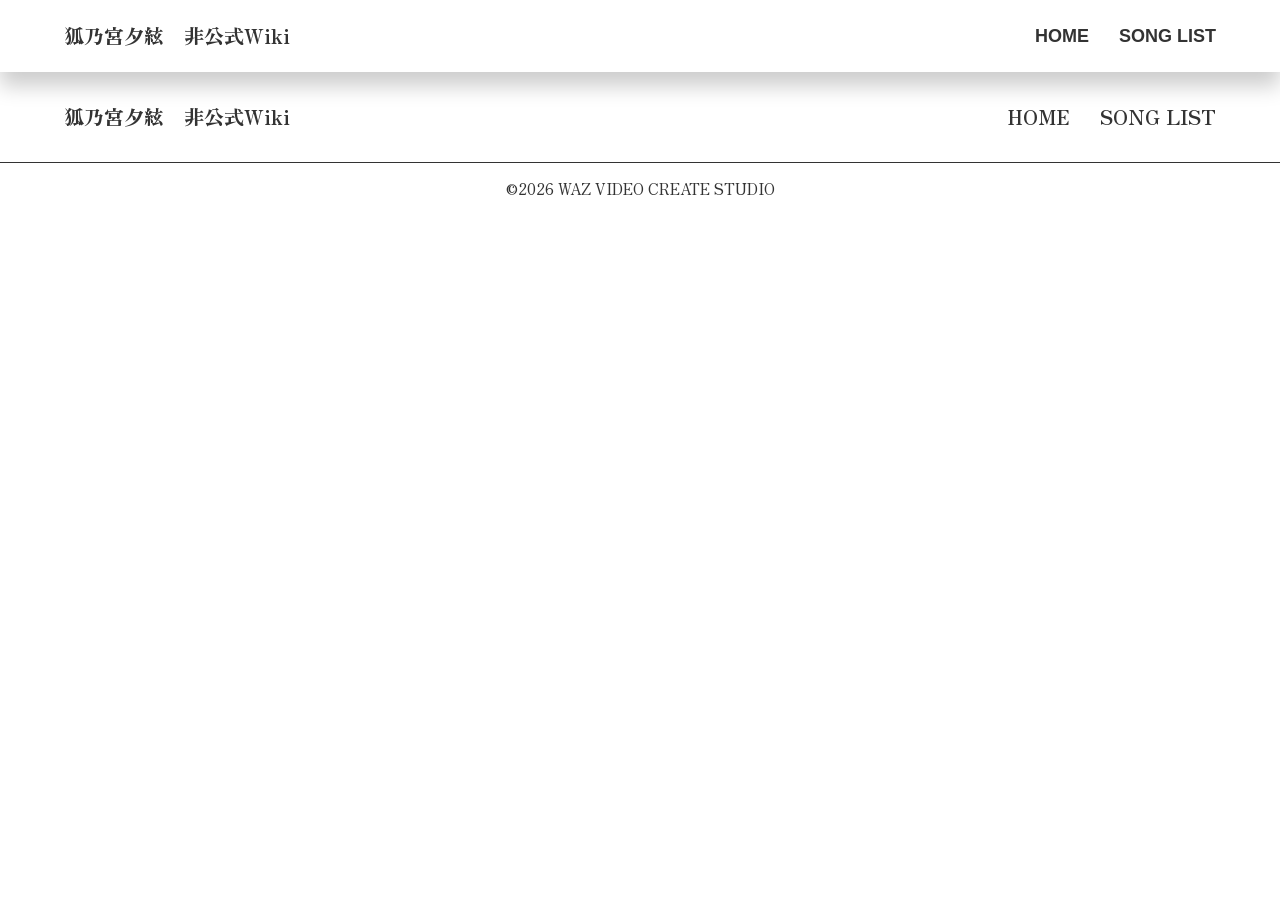
==== index.html @ 1642be70 "構成を刷新" ====
<!DOCTYPE html>
<html lang="ja">

<head>
    <meta charset="UTF-8">
    <meta name="viewport" content="width=device-width, initial-scale=1.0">
    <title>狐乃宮夕絃&emsp;非公式Wiki&emsp;index</title>
    <link rel="icon" href="assets/images/favicon.png" type="image/png">
    <link rel="preconnect" href="https://fonts.googleapis.com">
    <link rel="preconnect" href="https://fonts.gstatic.com" crossorigin>
    <link href="https://fonts.googleapis.com/css2?family=Zen+Old+Mincho&display=swap" rel="stylesheet">
    <link rel="stylesheet" href="assets/css/style.css">
</head>

<body>
    <div id="header"></div>
    <main>

    </main>
    <div id="footer"></div>
    <script src="assets/js/index.js"></script>
</body>

</html>
---- assets/css/style.css ----
@charset "utf-8";

@import url(base.css);
@import url(header.css);
@import url(footer.css);

.style_img {
    display: block;
    margin: 0 auto;
    width: 50%;
    height: auto;
}

.main_title {
    display: flex;
    justify-content: center;
    text-align: center;
    gap: 1.5rem;
    font-size: 2em;
    color: #333;
    padding: 1em;
    width: 100%;
    min-width: 300px;
}

@media screen and (max-width:440px) {
    
    .main_title {
        display: block;
        text-align: center;
        gap: .25rem;
    }

    .member_list {
        display: block;
        text-align: center;
        margin: 1em auto;
    }

}

.flex-box {
    text-align: left;
    display: block;
    width: 100%;
    margin: 0 auto;
    padding: 0 1em;
}

.img_name {
    margin: 1em 0;
    text-align: center;
}

.profile {
    max-width: 400px;
    margin: 0 auto;
}

.paragraph {
    display: block;
    margin: 0 auto;
    line-height: 2;
    max-width: 600px;
    font-weight: 500;
}

.member_list {
    text-align: center;
    margin: 1em 0;
    line-height: 1.8;
}

.member_name {
    width: 50%;
    text-align: center;
    margin: 0 auto;
}

.member_link {
    display: block;
    text-decoration: none;
    color: #333;
    font-size: 18px;
    font-weight: 600;
    text-align: center;
    position: relative;
    display: inline-block;
}

.member_link::after {
    content: "";
    position: absolute;
    left: 0;
    bottom: -2px;
    width: 0;
    height: 1px;
    background: var(--accent, #333);
    transition: width .3s ease;
}

.member_name:hover
.member_link::after {
    width: 100%;
}

iframe {
    width: 100%;
    height: auto;
    aspect-ratio: 16 / 9;
    margin-top: 1em;
}

@media screen and (min-width: 768px) {

    .flex-box {
        display: flex;
        flex-direction: row;
        text-align: left;
        justify-content: center;
        align-items: flex-start;
        gap: 2em;
        width: 100%;
    }

    .style_img {
        width: 40%;
        height: auto;
        margin: 0;
        object-fit: contain;
    }
    
    .member_list {
        line-height: 1.8;
        margin: 0;
    }
    
    .member_name {
        text-align: left;
        margin: 0;
        padding: 0;
    }

    .video_frame {
        display: block;
        width: 90%;
        margin: 1em 0;
        border-radius: 10px;
        border: none;
        box-shadow: 10px 10px 10px rgba(0, 0, 0, .14);
    }

}

@media screen and (min-width: 1024px) {
    
    .flex-box {
        text-align: left;
        display: flex;
        flex-direction: row;
        justify-content: center;
        align-items: flex-start;
        width: 100%;
    }

    .style_img {
        margin: 0;
    }

    .member_list {
        display: block;
        justify-content: start;
        width: fit-content;
    }

    .member_name {
        text-align: left;
        margin: 0;
        line-height: 1.8;
        width: fit-content;
    }

    .member_link {
        display: block;
        text-align: left;
    }

    .video_frame {
        width: 90%;
        margin: 2em 0;
        padding: 0;
    }

}
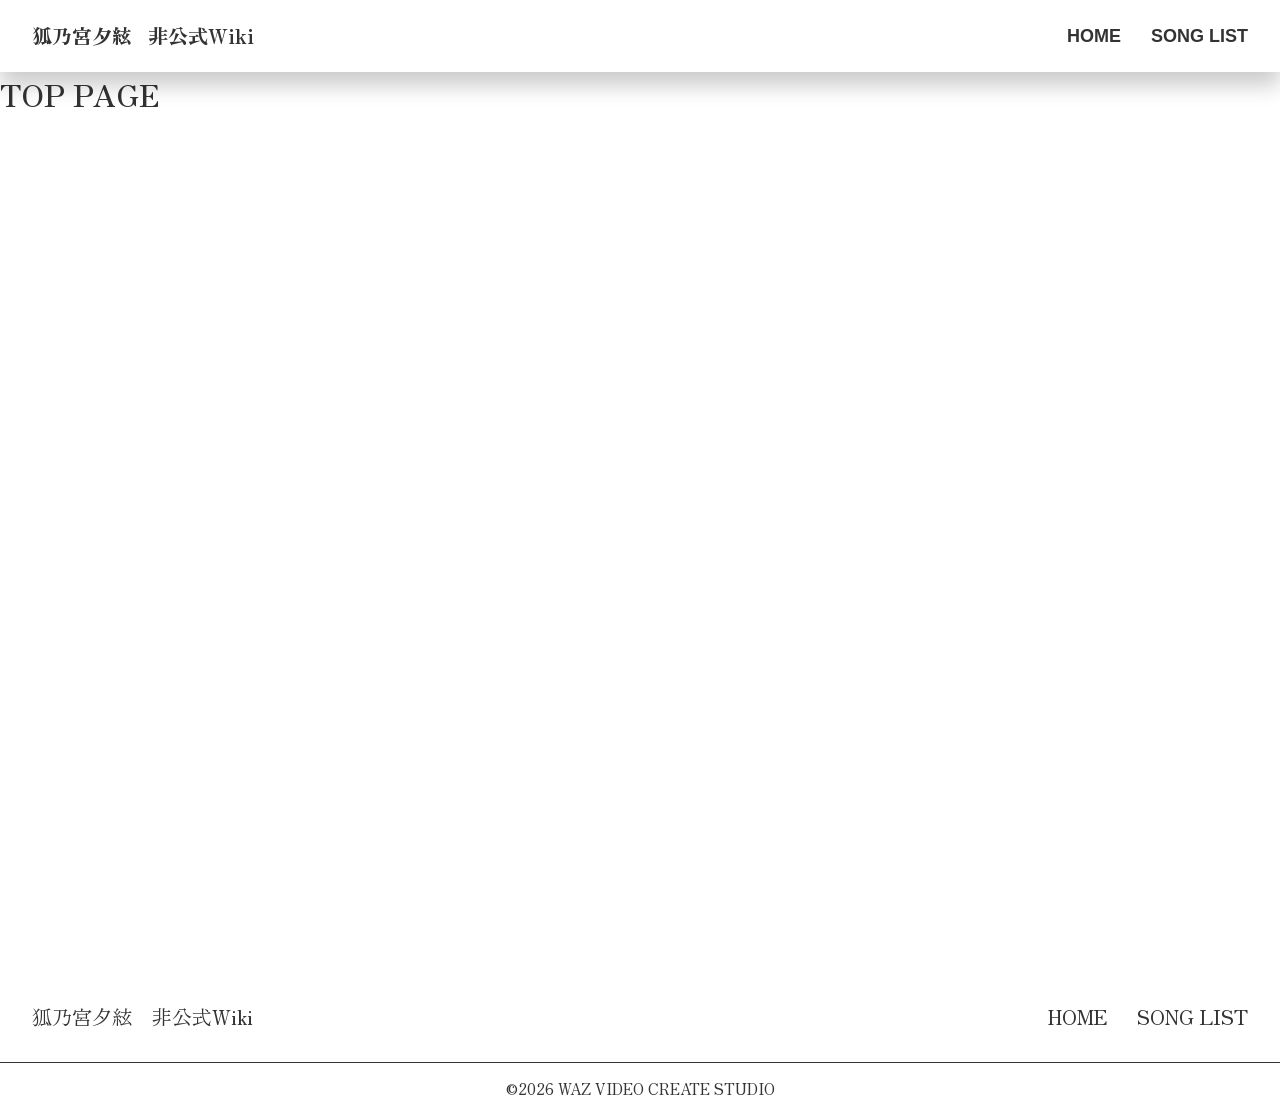
==== commit 0d5968d0: "script.jsを追加" ====
--- a/index.html
+++ b/index.html
@@ -4,7 +4,7 @@
 <head>
     <meta charset="UTF-8">
     <meta name="viewport" content="width=device-width, initial-scale=1.0">
-    <title>狐乃宮夕絃&emsp;非公式Wiki&emsp;index</title>
+    <title>狐乃宮夕絃 非公式Wiki | TOP</title>
     <link rel="icon" href="assets/images/favicon.png" type="image/png">
     <link rel="preconnect" href="https://fonts.googleapis.com">
     <link rel="preconnect" href="https://fonts.gstatic.com" crossorigin>
@@ -15,10 +15,10 @@
 <body>
     <div id="header"></div>
     <main>
-
+        <h1 class="page-title">TOP PAGE</h1>
     </main>
     <div id="footer"></div>
-    <script src="assets/js/index.js"></script>
+    <script src="assets/js/script.js"></script>
 </body>
 
 </html>
--- a/assets/css/style.css
+++ b/assets/css/style.css
@@ -5,7 +5,6 @@
 @import url(footer.css);
 
 .style_img {
-    display: block;
     margin: 0 auto;
     width: 50%;
     height: auto;
@@ -17,7 +16,7 @@
     text-align: center;
     gap: 1.5rem;
     font-size: 2em;
-    color: #333;
+    color: var(--text-color);
     padding: 1em;
     width: 100%;
     min-width: 300px;
@@ -27,14 +26,16 @@
     
     .main_title {
         display: block;
+        gap: .25rem;
+    }
+
+    .member_list {
+        display: block;
+        margin: 1em auto;
+    }
+
+    .main_title,.member_list {
         text-align: center;
-        gap: .25rem;
-    }
-
-    .member_list {
-        display: block;
-        text-align: center;
-        margin: 1em auto;
     }
 
 }
@@ -43,65 +44,77 @@
     text-align: left;
     display: block;
     width: 100%;
-    margin: 0 auto;
     padding: 0 1em;
 }
+
+.img-box {}
 
 .img_name {
     margin: 1em 0;
-    text-align: center;
 }
 
 .profile {
     max-width: 400px;
-    margin: 0 auto;
 }
 
 .paragraph {
     display: block;
-    margin: 0 auto;
     line-height: 2;
     max-width: 600px;
     font-weight: 500;
 }
 
 .member_list {
-    text-align: center;
     margin: 1em 0;
     line-height: 1.8;
+    position: relative;
+}
+
+.member_list::after {
+    position: absolute;
+    transform: translate(50%,50%);
+    top: 0;
+    left: 0;
 }
 
 .member_name {
     width: 50%;
+}
+
+.img_name,.member_list,
+.member_name {
     text-align: center;
+}
+
+.flex-box,.profile,
+.paragraph,.member_name {
     margin: 0 auto;
 }
 
 .member_link {
-    display: block;
-    text-decoration: none;
-    color: #333;
     font-size: 18px;
     font-weight: 600;
+    width: fit-content;
     text-align: center;
     position: relative;
-    display: inline-block;
 }
 
 .member_link::after {
+    background: var(--accent, #333);
     content: "";
     position: absolute;
     left: 0;
     bottom: -2px;
-    width: 0;
-    height: 1px;
-    background: var(--accent, #333);
-    transition: width .3s ease;
-}
-
-.member_name:hover
-.member_link::after {
-    width: 100%;
+    width: 100%;
+    height: 2px;
+    transform: scaleX(0);
+    transform-origin: right;
+    transition: transform .3s ease;
+}
+
+.member_link:hover:after {
+    transform: scaleX(1);
+    transform-origin: left;
 }
 
 iframe {
@@ -181,7 +194,6 @@
     }
 
     .member_link {
-        display: block;
         text-align: left;
     }
 
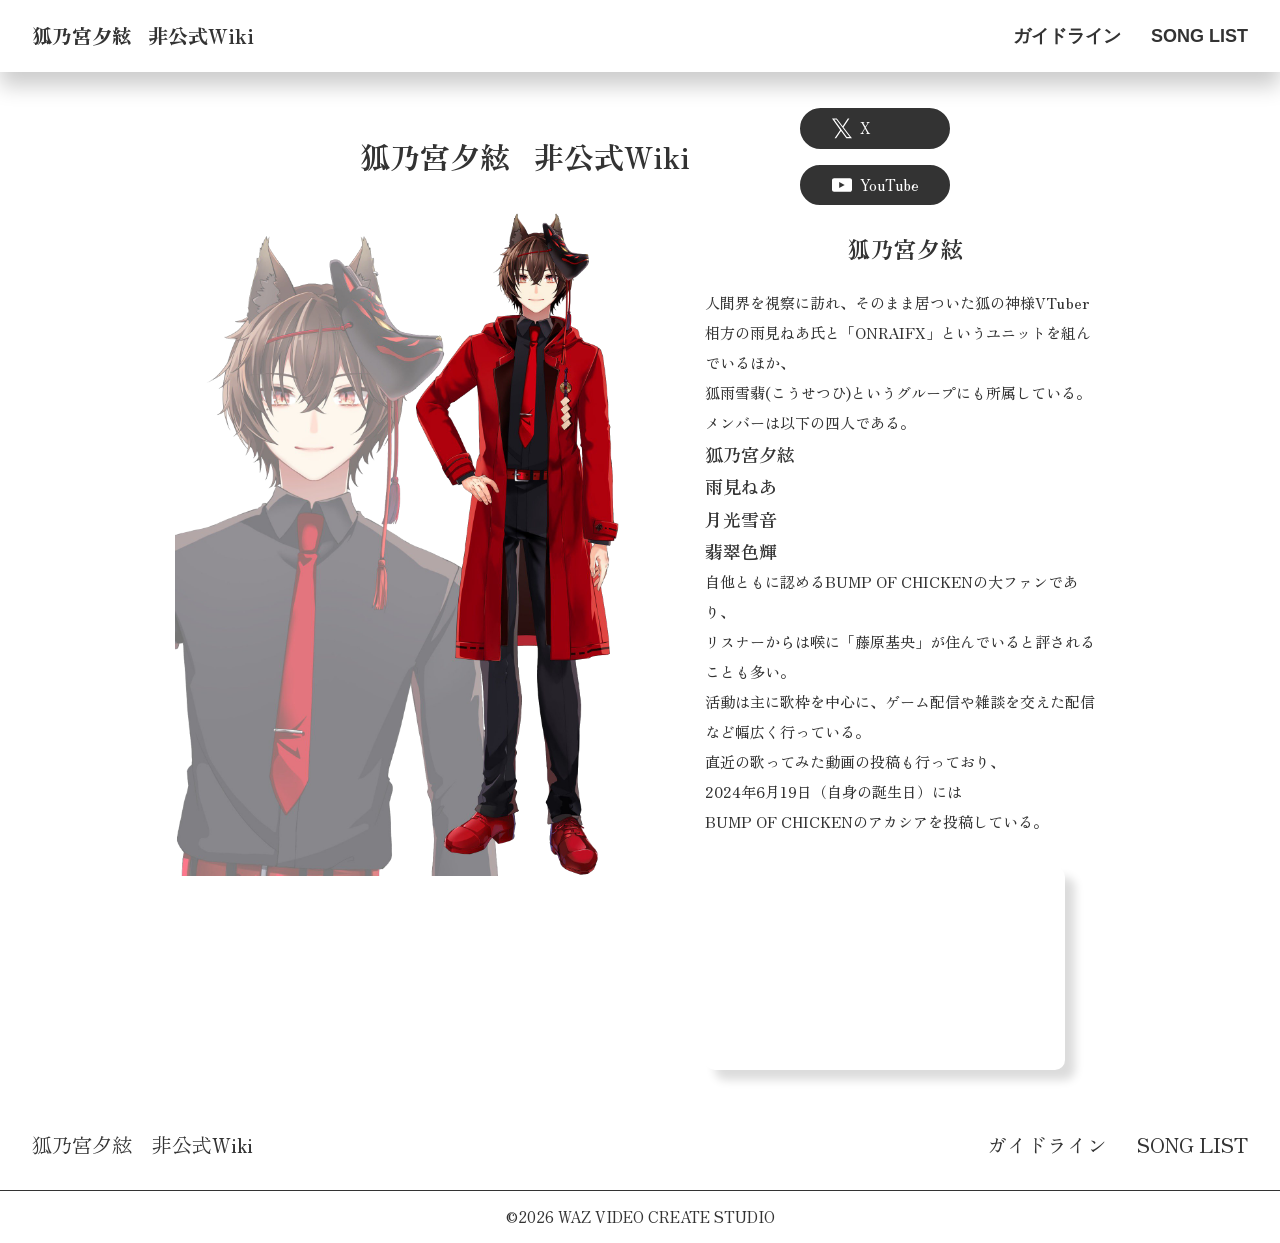
==== commit 4470ca95: "index.htmlからguide-line.htmlに名称を変更 / about.htmlからindex.htmlに名称を変更 / index.tsを作成" ====
--- a/index.html
+++ b/index.html
@@ -4,8 +4,8 @@
 <head>
     <meta charset="UTF-8">
     <meta name="viewport" content="width=device-width, initial-scale=1.0">
-    <title>狐乃宮夕絃 非公式Wiki | TOP</title>
-    <link rel="icon" href="assets/images/favicon.png" type="image/png">
+    <title>狐乃宮夕絃 非公式Wiki | ABOUT</title>
+    <link rel="icon" href="assets/images/favicon.png">
     <link rel="preconnect" href="https://fonts.googleapis.com">
     <link rel="preconnect" href="https://fonts.gstatic.com" crossorigin>
     <link href="https://fonts.googleapis.com/css2?family=Zen+Old+Mincho&display=swap" rel="stylesheet">
@@ -15,7 +15,68 @@
 <body>
     <div id="header"></div>
     <main>
-        <h1 class="page-title">TOP PAGE</h1>
+        <div class="container">
+            <h1 class="main_title">
+                <span class="title-name">狐乃宮夕絃</span>
+                <span class="title-suffix">非公式Wiki</span>
+            </h1>
+            <div class="inner">
+                <a href="https://x.com/YuduruKonomiya" class="sns-link" target="_blank">
+                    <img src="assets/images/x-logo.svg" alt="sns-image" class="sns-img">
+                    <p class="sns-txt">X</p>
+                </a>
+                <a href="https://www.youtube.com/@YuduruKonomiya" class="sns-link" target="_blank">
+                    <img src="assets/images/yt-lg.svg" alt="sns-image" class="sns-img">
+                    <p class="sns-txt">YouTube</p>
+                </a>
+            </div>
+        </div>
+        <figure class="flex-box">
+            <img src="assets/images/yuduru_konomiya.png" class="style_img">
+            <figcaption class="img_box">
+                <h2 class="img_name">狐乃宮夕絃</h2>
+                <article class="profile">
+                    <p class="paragraph">
+                        人間界を視察に訪れ、そのまま居ついた狐の神様VTuber
+                    </p>
+                    <p class="paragraph">
+                        相方の雨見ねあ氏と「ONRAIFX」というユニットを組んでいるほか、
+                    </p>
+                    <p class="paragraph">
+                        狐雨雪翡(こうせつひ)というグループにも所属している。<br>
+                        メンバーは以下の四人である。
+                    </p>
+                </article>
+                <ul class="member_list">
+                    <li class="member_name" style="--accent:#f00"><a target="_blank" href="https://x.com/YuduruKonomiya"
+                            class="member_link">狐乃宮夕絃</a></li>
+                    <li class="member_name" style="--accent:#00acee"><a target="_blank" href="https://x.com/neanea0606"
+                            class="member_link">雨見ねあ</a></li>
+                    <li class="member_name" style="--accent:#80ffff"><a target="_blank"
+                            href="https://x.com/tsukimiyukito" class="member_link">月光雪音</a></li>
+                    <li class="member_name" style="--accent:#3e9e7b"><a target="_blank" href="https://x.com/Hisui_shiki"
+                            class="member_link">翡翠色輝</a></li>
+                </ul>
+                <article class="profile">
+                    <p class="paragraph">
+                    自他ともに認めるBUMP OF CHICKENの大ファンであり、<br>
+                    リスナーからは喉に「藤原基央」が住んでいると評されることも多い。
+                    </p>
+                    <p class="paragraph">
+                        活動は主に歌枠を中心に、ゲーム配信や雑談を交えた配信など幅広く行っている。<br>
+                        直近の歌ってみた動画の投稿も行っており、
+                    </p>
+                    <p class="paragraph">
+                        <time datetime="2024-06-19">2024年6月19日</time>（自身の誕生日）には<br>
+                        BUMP OF CHICKENのアカシアを投稿している。
+                    </p>
+                </article>
+                <iframe class="video_frame" src="https://www.youtube.com/embed/9OYVOL5dVQA" title="YouTube video player"
+                    allow="accelerometer; autoplay; clipboard-write; encrypted-media; gyroscope; picture-in-picture; web-share"
+                    referrerpolicy="strict-origin-when-cross-origin" allowfullscreen></iframe>
+            </figcaption>
+        </figure>
+        
     </main>
     <div id="footer"></div>
     <script src="assets/js/script.js"></script>
--- a/assets/css/style.css
+++ b/assets/css/style.css
@@ -4,6 +4,13 @@
 @import url(header.css);
 @import url(footer.css);
 
+body.is-active {
+    overflow: hidden;
+    position: fixed;
+    width: 100%;
+    height: 100%;
+}
+
 .style_img {
     margin: 0 auto;
     width: 50%;
@@ -17,9 +24,88 @@
     gap: 1.5rem;
     font-size: 2em;
     color: var(--text-color);
+    margin: 0 5rem 0 auto;
     padding: 1em;
-    width: 100%;
+    width: fit-content;
     min-width: 300px;
+
+    @media (max-width:680px) {
+        margin: 0 auto;
+    }
+
+}
+
+.container {
+    display: flex;
+    align-items: center;
+    margin: 0 auto;
+    padding-top: 2rem;
+
+    @media (max-width:680px) {
+        display: flex;
+        flex-direction: column;
+        margin: 2rem auto;
+    }
+
+}
+
+.inner {
+    display: flex;
+    flex-direction: column;
+    gap: 1rem;
+}
+
+.sns-link {
+    background-color: var(--txt-color);
+    display: flex;
+    width: 150px;
+    padding: 7px 30px;
+    border: 2px solid var(--txt-color);
+    border-radius: 50px;
+    gap: 0.5rem;
+    position: relative;
+    overflow: hidden;
+    z-index: 1;
+}
+
+.sns-link::after {
+    background: var(--sub-color);
+    position: absolute;
+    content: "";
+    inset: 0;
+    width: 100%;
+    height: auto;
+    transform: scaleX(0);
+    transform-origin: right;
+    transition: transform .3s ease;
+}
+
+.sns-link:hover::after {
+    transform: scaleX(1);
+    transform-origin: left;
+}
+
+.sns-img {
+    width: 20px;
+    height: auto;
+    z-index: 2;
+}
+
+.sns-txt {
+    color: var(--sub-color);
+    z-index: 2;
+}
+
+.sns-img,.sns-txt {
+    transition: .3s ease;
+}
+
+.sns-link:hover .sns-img {
+    filter: brightness(1) invert(1);
+}
+
+.sns-link:hover .sns-txt {
+    color: var(--txt-color);
 }
 
 @media screen and (max-width:440px) {
@@ -27,6 +113,7 @@
     .main_title {
         display: block;
         gap: .25rem;
+        margin: 0 auto;
     }
 
     .member_list {
@@ -46,8 +133,6 @@
     width: 100%;
     padding: 0 1em;
 }
-
-.img-box {}
 
 .img_name {
     margin: 1em 0;
@@ -122,6 +207,12 @@
     height: auto;
     aspect-ratio: 16 / 9;
     margin-top: 1em;
+    border: none;
+}
+
+.page-title {
+    text-align: center;
+    margin: 2rem auto 0;
 }
 
 @media screen and (min-width: 768px) {
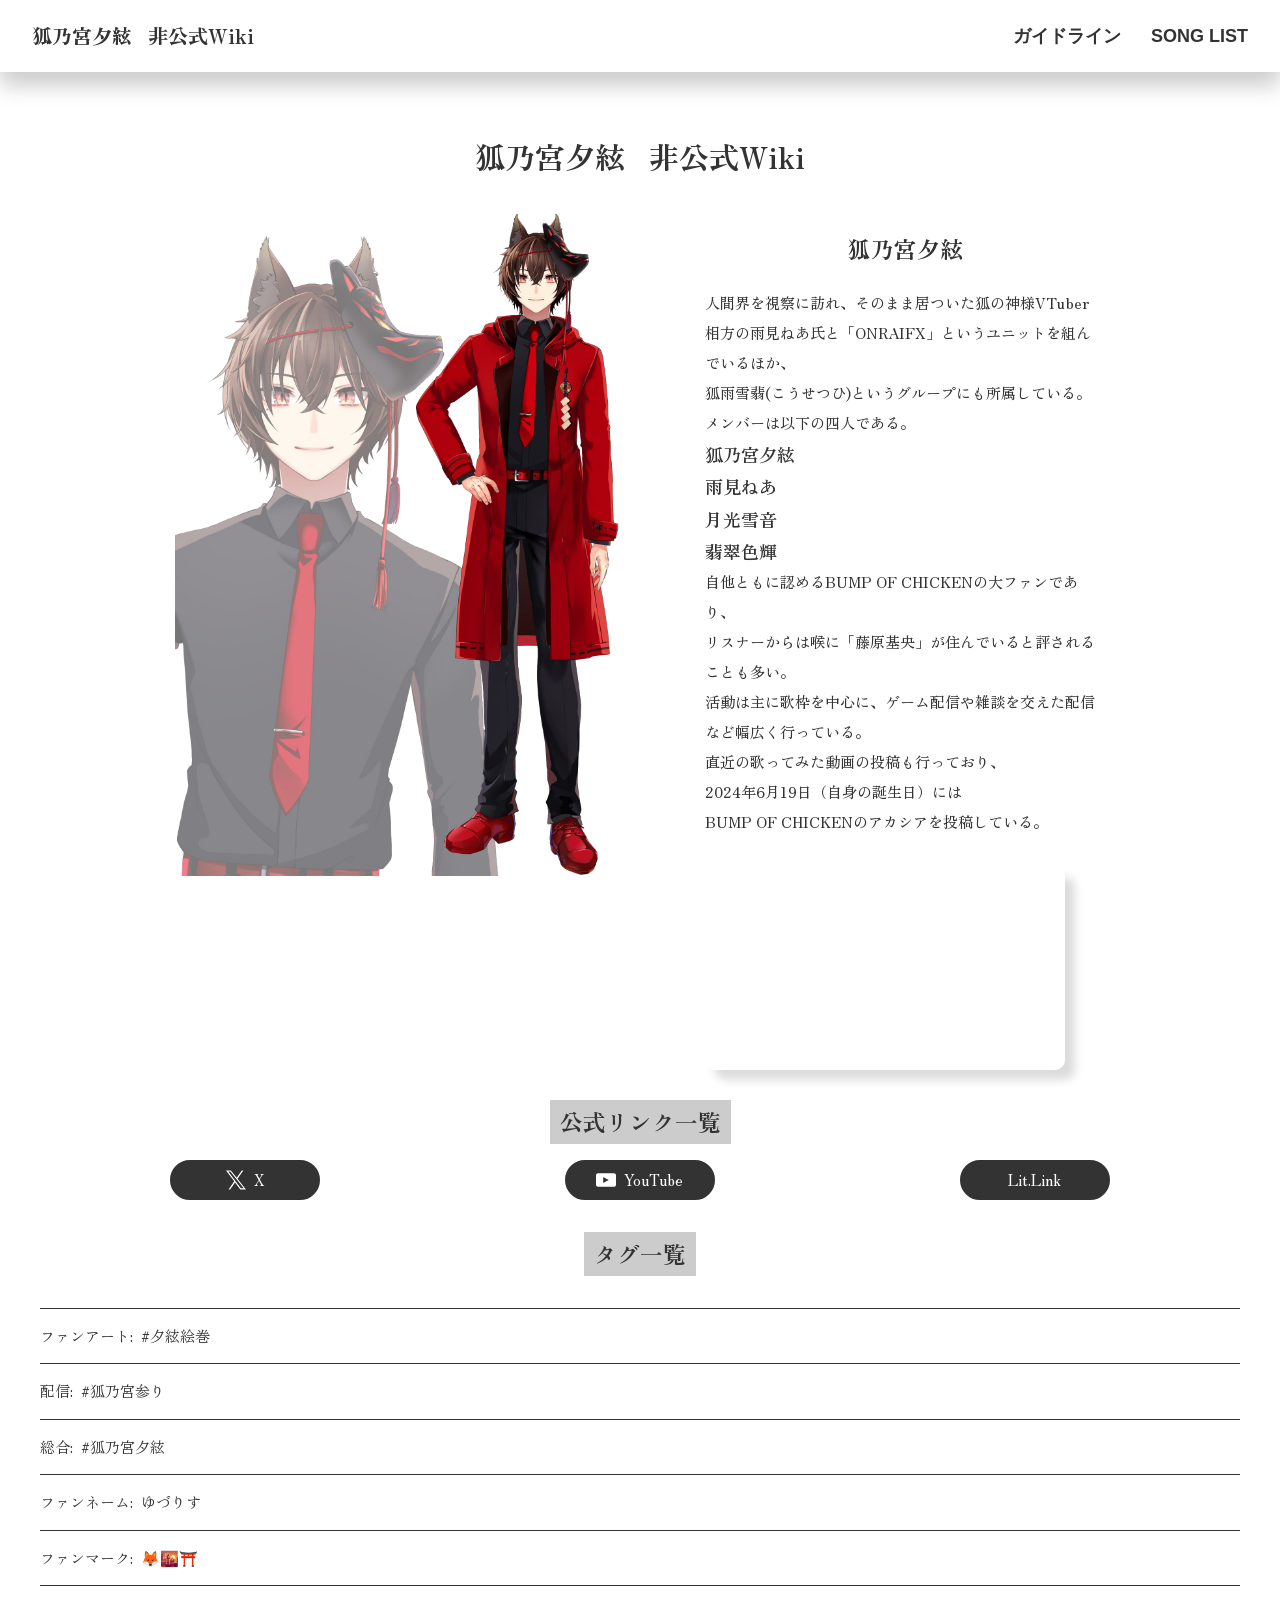
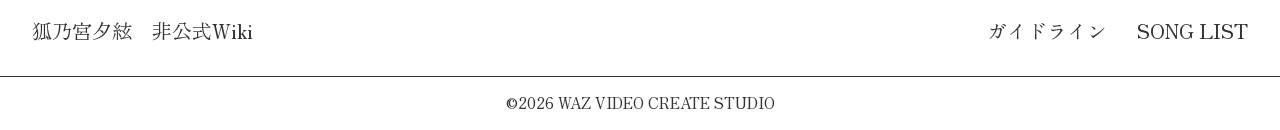
==== commit 6f948463: "仕様を強化" ====
--- a/index.html
+++ b/index.html
@@ -20,16 +20,6 @@
                 <span class="title-name">狐乃宮夕絃</span>
                 <span class="title-suffix">非公式Wiki</span>
             </h1>
-            <div class="inner">
-                <a href="https://x.com/YuduruKonomiya" class="sns-link" target="_blank">
-                    <img src="assets/images/x-logo.svg" alt="sns-image" class="sns-img">
-                    <p class="sns-txt">X</p>
-                </a>
-                <a href="https://www.youtube.com/@YuduruKonomiya" class="sns-link" target="_blank">
-                    <img src="assets/images/yt-lg.svg" alt="sns-image" class="sns-img">
-                    <p class="sns-txt">YouTube</p>
-                </a>
-            </div>
         </div>
         <figure class="flex-box">
             <img src="assets/images/yuduru_konomiya.png" class="style_img">
@@ -59,8 +49,8 @@
                 </ul>
                 <article class="profile">
                     <p class="paragraph">
-                    自他ともに認めるBUMP OF CHICKENの大ファンであり、<br>
-                    リスナーからは喉に「藤原基央」が住んでいると評されることも多い。
+                        自他ともに認めるBUMP OF CHICKENの大ファンであり、<br>
+                        リスナーからは喉に「藤原基央」が住んでいると評されることも多い。
                     </p>
                     <p class="paragraph">
                         活動は主に歌枠を中心に、ゲーム配信や雑談を交えた配信など幅広く行っている。<br>
@@ -76,7 +66,59 @@
                     referrerpolicy="strict-origin-when-cross-origin" allowfullscreen></iframe>
             </figcaption>
         </figure>
-        
+        <section class="link-sec">
+            <h2 class="link-content">公式リンク一覧</h2>
+            <div class="link-container">
+                <a href="https://x.com/YuduruKonomiya" class="sns-link" target="_blank">
+                    <img src="assets/images/x-logo.svg" alt="sns-image" class="sns-img">
+                    <p class="sns-txt">X</p>
+                </a>
+                <a href="https://www.youtube.com/@YuduruKonomiya" class="sns-link" target="_blank">
+                    <img src="assets/images/yt-lg.svg" alt="sns-image" class="sns-img">
+                    <p class="sns-txt">YouTube</p>
+                </a>
+                <a href="https://lit.link/YuduruKonomiya" class="sns-link" target="_blank">
+                    <p class="sns-text">Lit.Link</p>
+                </a>
+            </div>
+        </section>
+        <section class="tags">
+            <h2 class="tags-txt">タグ一覧</h2>
+            <div class="tags-container">
+                <ul class="tags-list">
+                    <li class="tags-content">
+                        <div class="content-item">
+                            <p>ファンアート:</p>
+                            <p>#夕絃絵巻</p>
+                        </div>
+                    </li>
+                    <li class="tags-content">
+                        <div class="content-item">
+                            <p>配信:</p>
+                            <p>#狐乃宮参り</p>
+                        </div>
+                    </li>
+                    <li class="tags-content">
+                        <div class="content-item">
+                            <p>総合:</p>
+                            <p>#狐乃宮夕絃</p>
+                        </div>
+                    </li>
+                    <li class="tags-content">
+                        <div class="content-item">
+                            <p>ファンネーム:</p>
+                            <p>ゆづりす</p>
+                        </div>
+                    </li>
+                    <li class="tags-content">
+                        <div class="content-item">
+                            <p>ファンマーク:</p>
+                            <p>🦊🌇⛩️</p>
+                        </div>
+                    </li>
+                </ul>
+            </div>
+        </section>
     </main>
     <div id="footer"></div>
     <script src="assets/js/script.js"></script>
--- a/assets/css/style.css
+++ b/assets/css/style.css
@@ -15,6 +15,7 @@
     margin: 0 auto;
     width: 50%;
     height: auto;
+    max-height: 800px;
 }
 
 .main_title {
@@ -24,7 +25,7 @@
     gap: 1.5rem;
     font-size: 2em;
     color: var(--text-color);
-    margin: 0 5rem 0 auto;
+    margin: 0 auto;
     padding: 1em;
     width: fit-content;
     min-width: 300px;
@@ -60,12 +61,14 @@
     display: flex;
     width: 150px;
     padding: 7px 30px;
+    justify-content: center;
     border: 2px solid var(--txt-color);
     border-radius: 50px;
     gap: 0.5rem;
     position: relative;
     overflow: hidden;
     z-index: 1;
+    margin: 0 auto;
 }
 
 .sns-link::after {
@@ -91,12 +94,12 @@
     z-index: 2;
 }
 
-.sns-txt {
+.sns-txt,.sns-text {
     color: var(--sub-color);
     z-index: 2;
 }
 
-.sns-img,.sns-txt {
+.sns-img,.sns-txt,.sns-text {
     transition: .3s ease;
 }
 
@@ -104,8 +107,32 @@
     filter: brightness(1) invert(1);
 }
 
-.sns-link:hover .sns-txt {
+.sns-link:hover .sns-txt,
+.sns-link:hover .sns-text {
     color: var(--txt-color);
+}
+
+.link-sec {
+    width: 100%;
+    margin: 0 auto;
+}
+
+.link-content {
+    background-color: #ccc;
+    margin: 0 auto;
+    padding: 5px 10px;
+    width: fit-content;
+    text-align: center;
+}
+
+.link-container {
+    width: 100%;
+    max-width: 1200px;
+    display: grid;
+    margin: 1rem auto;
+    padding: 0 1rem;
+    grid-template-columns: repeat(auto-fit, minmax(150px, 1fr));
+    gap: 1rem;
 }
 
 @media screen and (max-width:440px) {
@@ -214,6 +241,56 @@
     text-align: center;
     margin: 2rem auto 0;
 }
+
+.tags {
+    width: 100%;
+    padding: 0 1rem;
+    text-align: left;
+}
+
+.tags-txt {
+    background-color: #ccc;
+    width: fit-content;
+    margin: 1rem auto;
+    padding: 5px 10px;
+}
+
+.tags-container {
+    margin: 0 auto;
+    width: 100%;
+    max-width: 1200px;
+}
+
+.tags-list {
+    display: flex;
+    flex-direction: column;
+    margin: 0 auto;
+    width: 100%;
+    justify-content: center;
+}
+
+.tags-container {
+    display: flex;
+    flex-direction: row;
+}
+
+.tags-content {
+    margin-top: 1rem;
+    padding: 0 0 1rem;
+    border-bottom: 1px solid var(--border-color);
+}
+
+.tags-content:first-child {
+    border-top: 1px solid var(--border-color);
+    padding-top: 1rem;
+}
+
+.content-item {
+    display: flex;
+    flex-direction: row;
+    gap: 0.5rem;
+}
+
 
 @media screen and (min-width: 768px) {
 
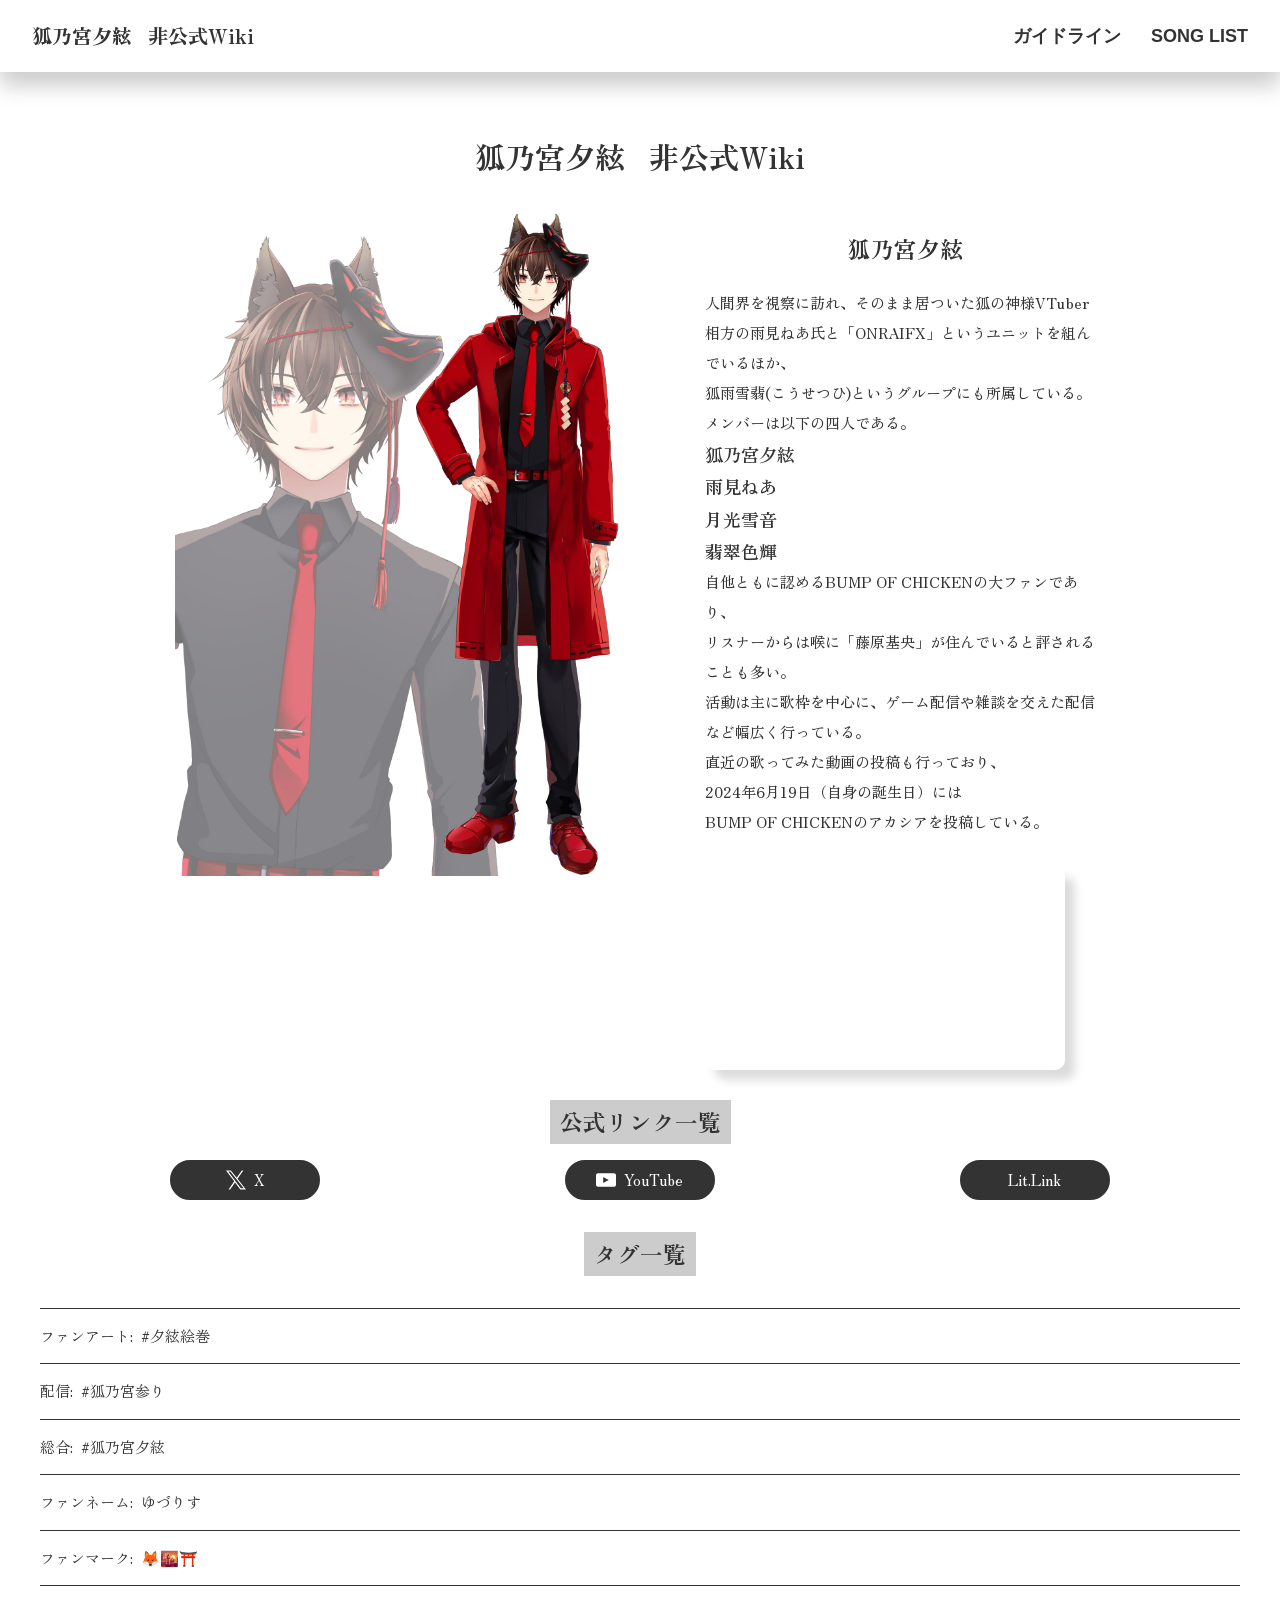
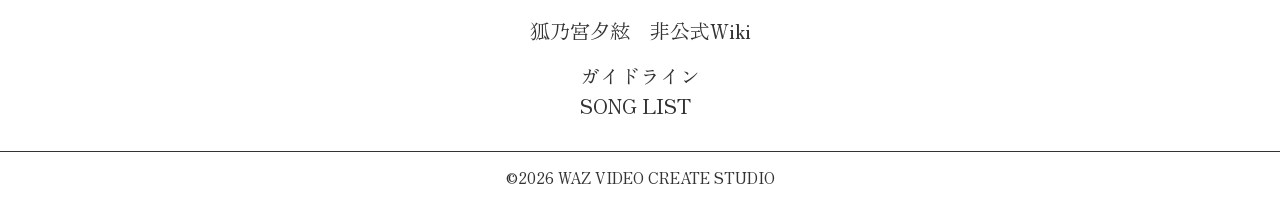
==== commit 766a1dfc: "仕様を追加" ====
--- a/index.html
+++ b/index.html
@@ -12,7 +12,7 @@
     <link rel="stylesheet" href="assets/css/style.css">
 </head>
 
-<body>
+<body class="fade">
     <div id="header"></div>
     <main>
         <div class="container">
@@ -121,6 +121,7 @@
         </section>
     </main>
     <div id="footer"></div>
+    <script src="assets/js/fade.js"></script>
     <script src="assets/js/script.js"></script>
 </body>
 
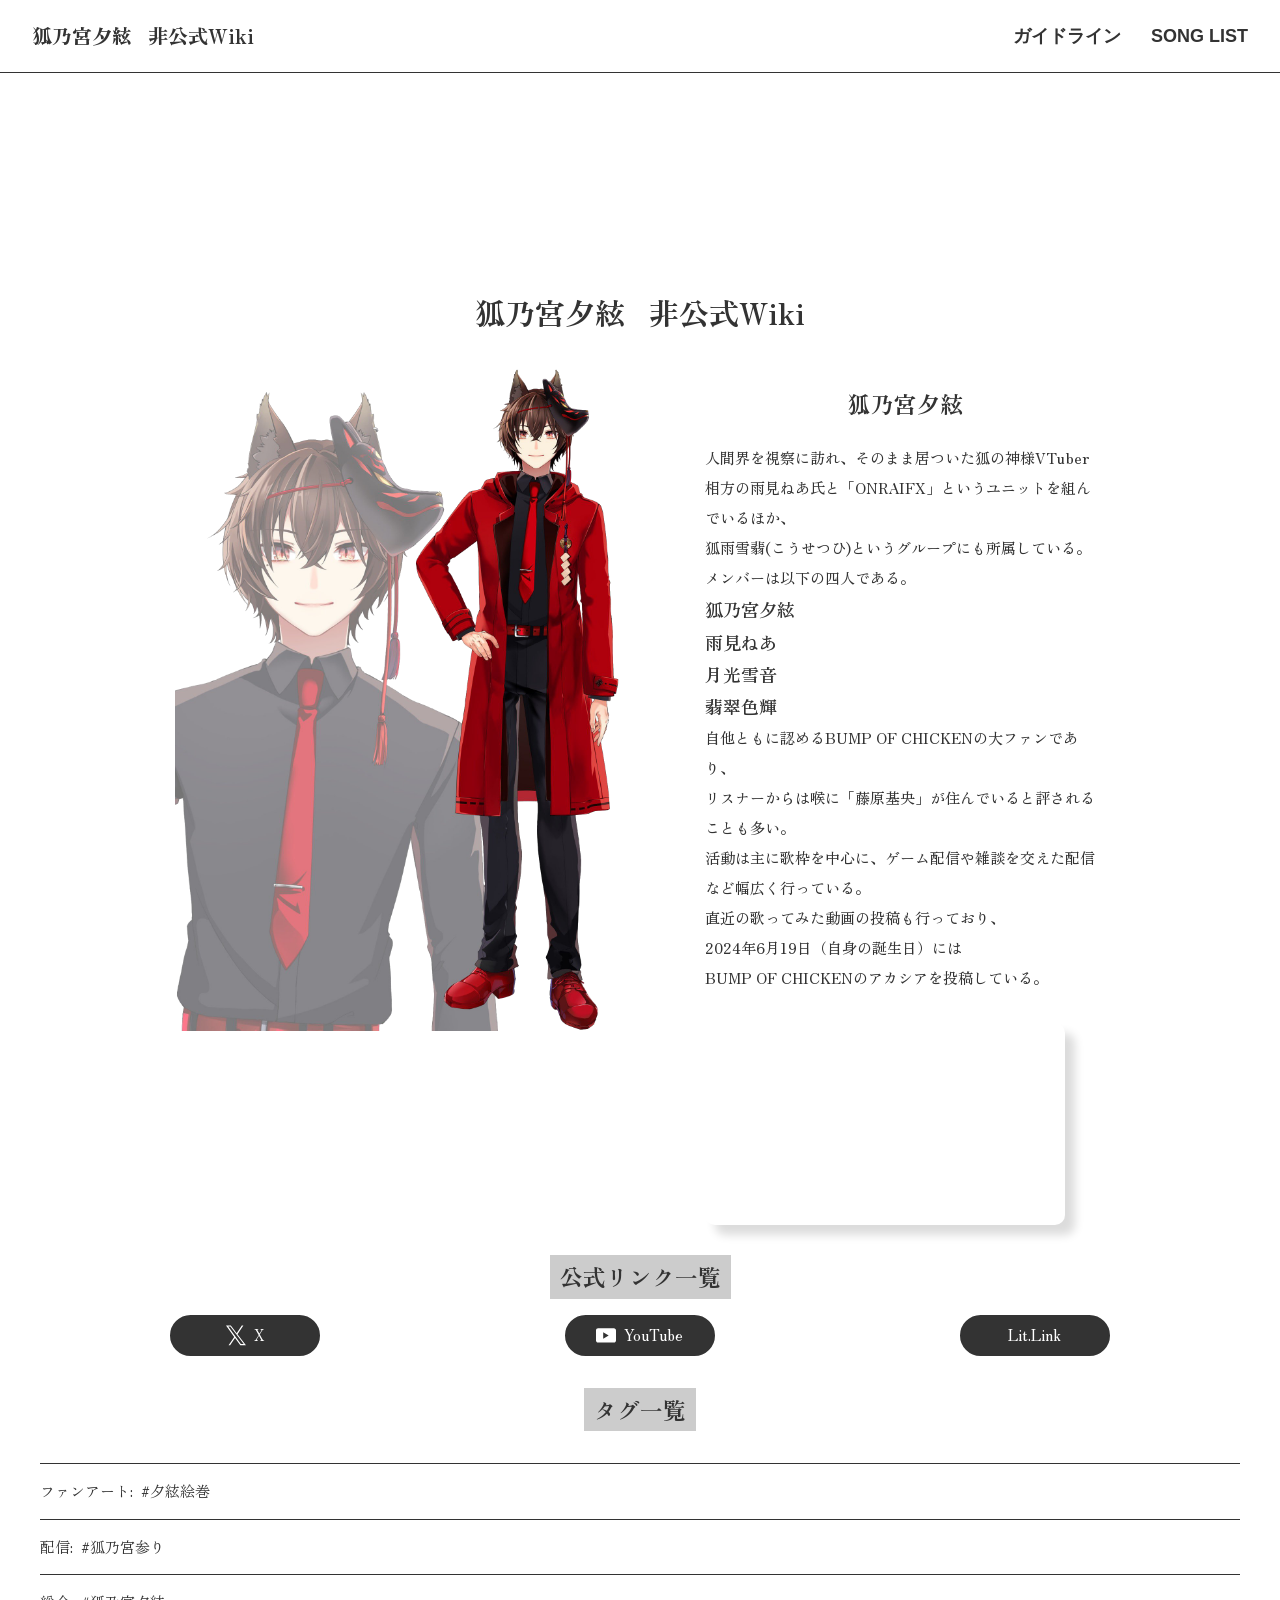
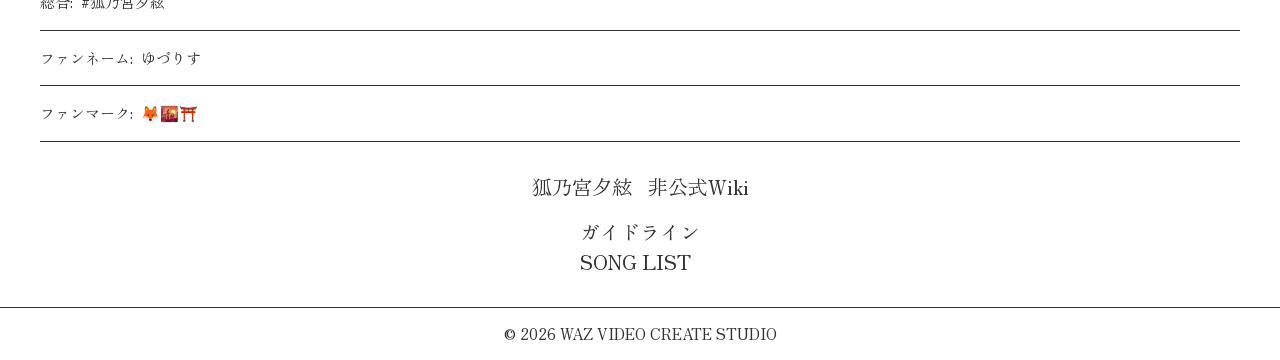
==== commit dd1f2c61: ".load-svgを追加" ====
--- a/index.html
+++ b/index.html
@@ -13,6 +13,7 @@
 </head>
 
 <body class="fade">
+    <svg class="load-svg"></svg>
     <div id="header"></div>
     <main>
         <div class="container">
--- a/assets/css/style.css
+++ b/assets/css/style.css
@@ -21,19 +21,14 @@
 .main_title {
     display: flex;
     justify-content: center;
-    text-align: center;
+    text-align: left;
     gap: 1.5rem;
-    font-size: 2em;
+    font-size: clamp(22px, 5vw, 30px);
     color: var(--text-color);
     margin: 0 auto;
     padding: 1em;
     width: fit-content;
     min-width: 300px;
-
-    @media (max-width:680px) {
-        margin: 0 auto;
-    }
-
 }
 
 .container {
@@ -136,12 +131,6 @@
 }
 
 @media screen and (max-width:440px) {
-    
-    .main_title {
-        display: block;
-        gap: .25rem;
-        margin: 0 auto;
-    }
 
     .member_list {
         display: block;
@@ -235,6 +224,7 @@
     aspect-ratio: 16 / 9;
     margin-top: 1em;
     border: none;
+    border-radius: 12px;
 }
 
 .page-title {
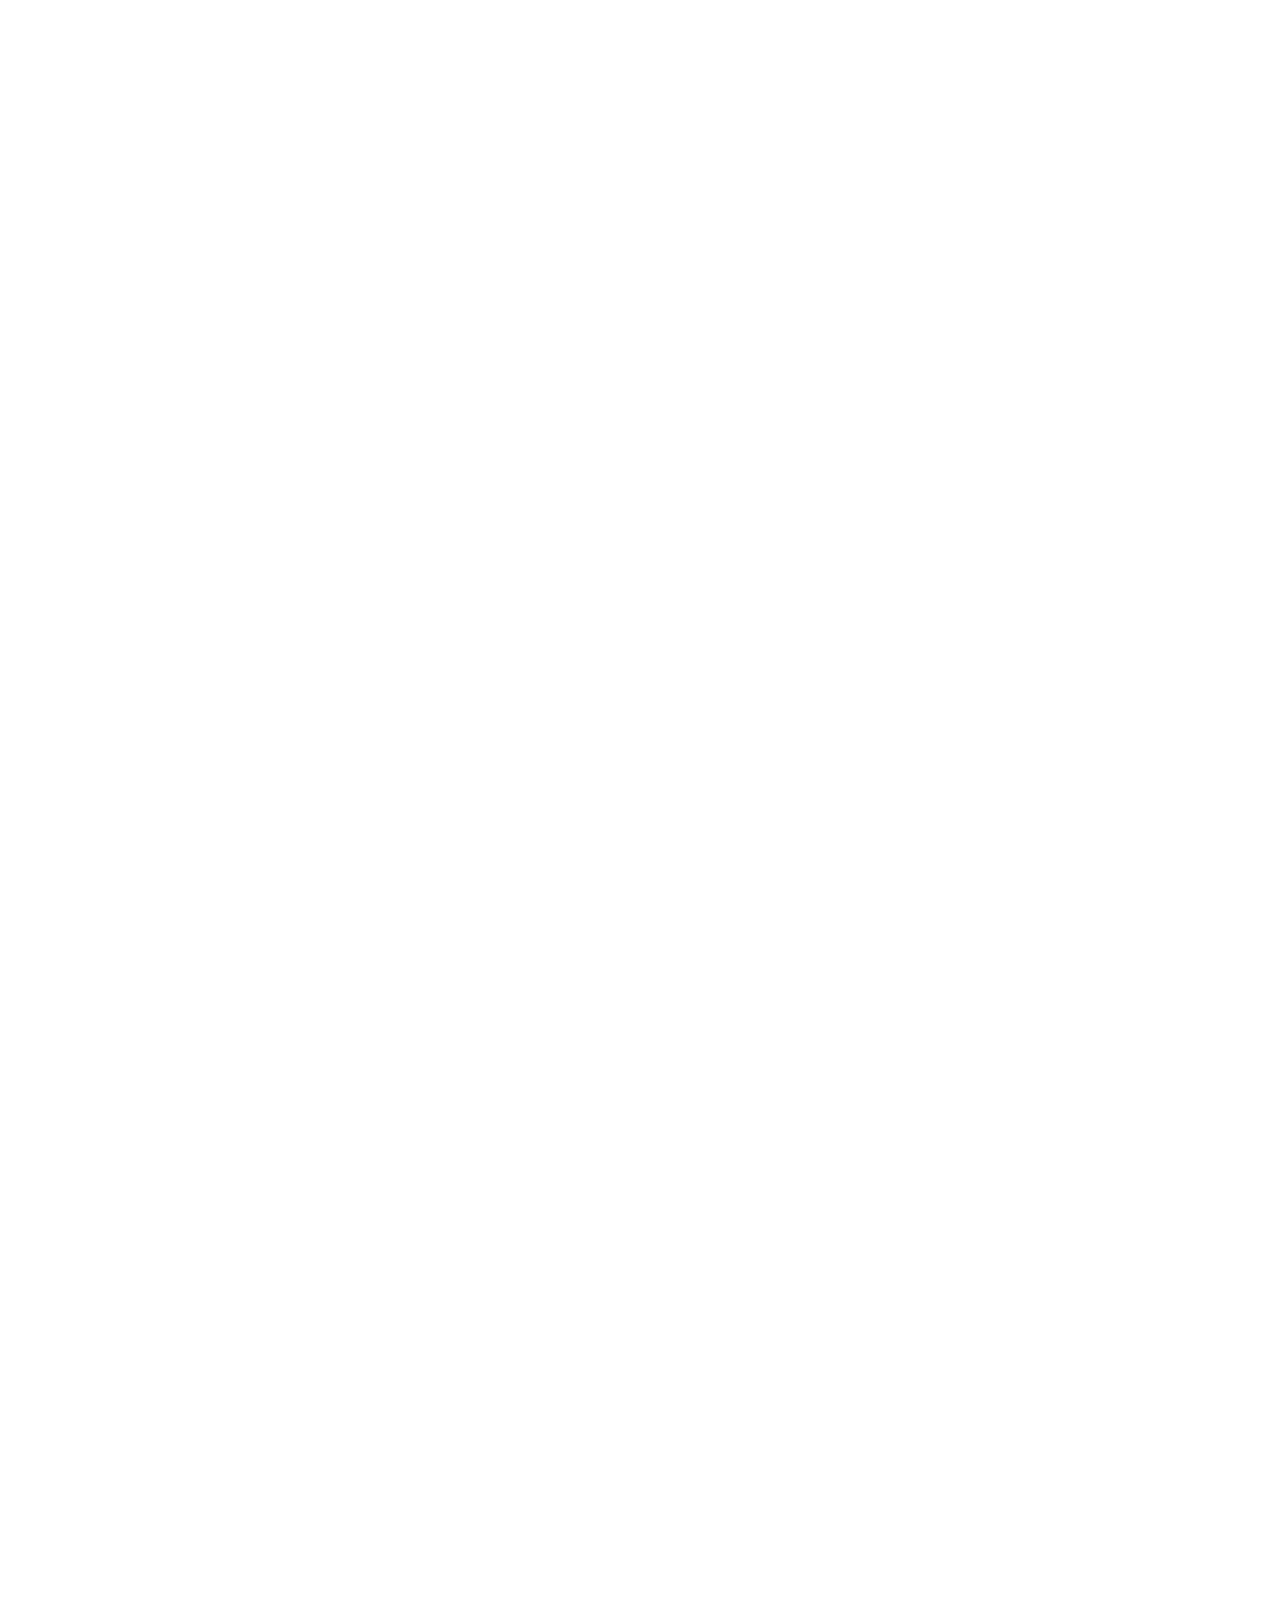
==== commit 30284602: "<script src="fade.js"></script>を削除" ====
--- a/index.html
+++ b/index.html
@@ -122,7 +122,6 @@
         </section>
     </main>
     <div id="footer"></div>
-    <script src="assets/js/fade.js"></script>
     <script src="assets/js/script.js"></script>
 </body>
 
--- a/assets/css/style.css
+++ b/assets/css/style.css
@@ -3,6 +3,27 @@
 @import url(base.css);
 @import url(header.css);
 @import url(footer.css);
+
+body {
+    position: relative;
+}
+
+.load-svg {
+    position: absolute;
+    transform: translate(-50%,-50%);
+    top: 30%;
+    left: 50%;
+    width: 350px;
+    height: 350px;
+    z-index: 500;
+    opacity: 0;
+    transition: transform .3s ease, opacity .3s ease;
+}
+
+.load-svg.is-loading {
+    opacity: 1;
+    animation: transform rotate(360deg);
+}
 
 body.is-active {
     overflow: hidden;
